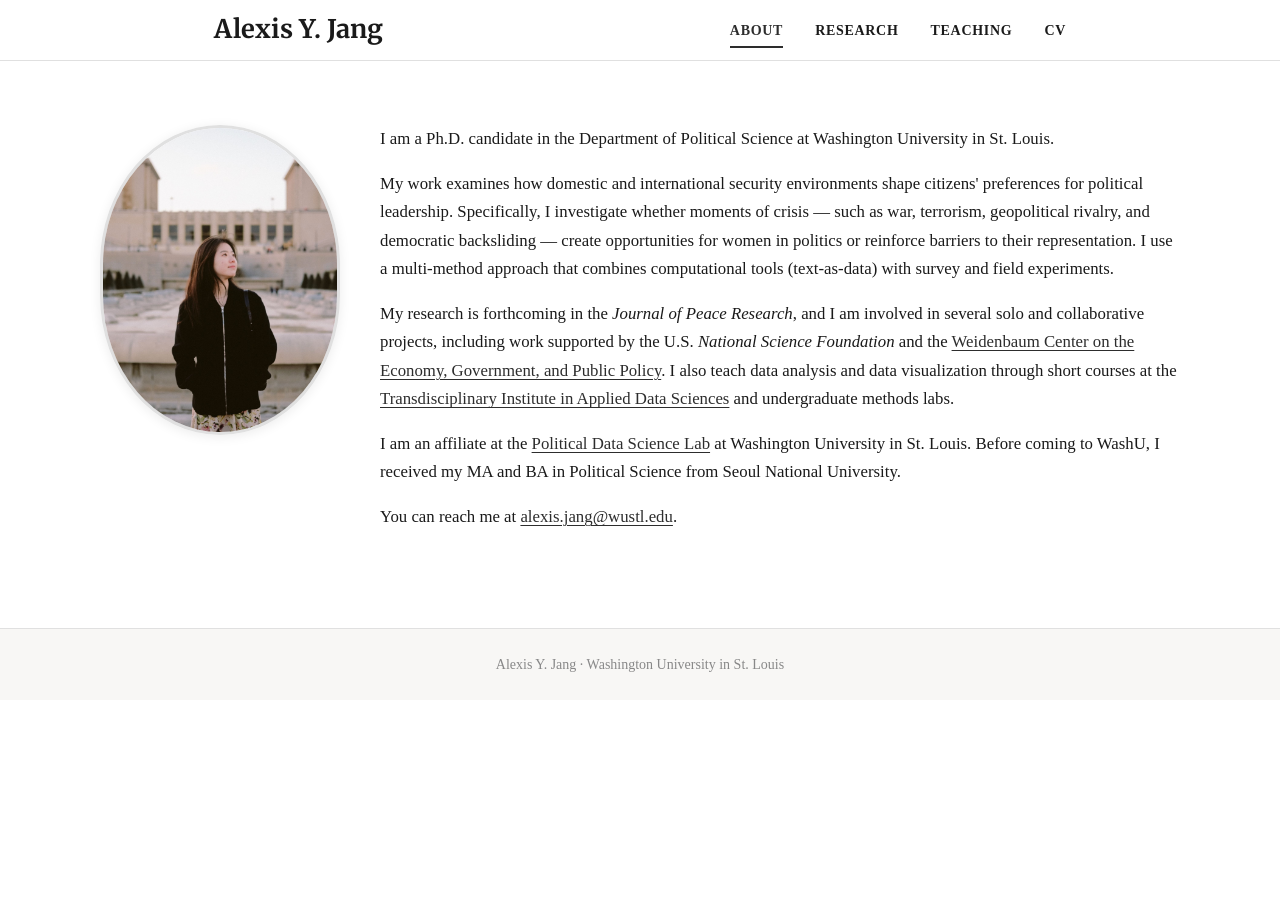
==== index.html @ d5096bc8 "Add files via upload" ====
<!DOCTYPE html>
<html lang="en">
<head>
  <meta charset="UTF-8">
  <meta name="viewport" content="width=device-width, initial-scale=1.0">
  <title>Alexis Y. Jang | Political Science</title>
  <link rel="preconnect" href="https://fonts.googleapis.com">
  <link rel="preconnect" href="https://fonts.gstatic.com" crossorigin>
  <link href="https://fonts.googleapis.com/css2?family=Merriweather:ital,wght@0,300;0,400;0,700;1,300;1,400&family=Tinos:ital,wght@0,400;0,700;1,400;1,700&display=swap" rel="stylesheet">
  <link rel="stylesheet" href="style.css">
  <link rel="stylesheet" href="about.css">
</head>
<body>

  <header class="site-header">
    <div class="nav-container">
      <a href="index.html" class="site-name">Alexis Y. Jang</a>
      <ul class="nav-links">
        <li><a href="index.html" class="active">About</a></li>
        <li><a href="research.html">Research</a></li>
        <li><a href="teaching.html">Teaching</a></li>
        <li><a href="cv.pdf">CV</a></li>
      </ul>
    </div>
  </header>

  <main class="page-content">
    <div class="about-layout">
      <div class="about-photo">
        <img src="IMG_7166.JPG" alt="Alexis Y. Jang" />
      </div>
      <div class="about-bio">
      <p>I am a Ph.D. candidate in the Department of Political Science at Washington University in St. Louis.</p>

      <p>My work examines how domestic and international security environments shape citizens' preferences for political leadership. Specifically, I investigate whether moments of crisis — such as war, terrorism, geopolitical rivalry, and democratic backsliding — create opportunities for women in politics or reinforce barriers to their representation. I use a multi-method approach that combines computational tools (text-as-data) with survey and field experiments.</p>

      <p>My research is forthcoming in the <em>Journal of Peace Research</em>, and I am involved in several solo and collaborative projects, including work supported by the U.S. <em>National Science Foundation</em> and the <a href="https://wc.washu.edu/">Weidenbaum Center on the Economy, Government, and Public Policy</a>. I also teach data analysis and data visualization through short courses at the <a href="https://triads.washu.edu/">Transdisciplinary Institute in Applied Data Sciences</a> and undergraduate methods labs.</p>

      <p>I am an affiliate at the <a href="https://politicaldatascience.com/">Political Data Science Lab</a> at Washington University in St. Louis. Before coming to WashU, I received my MA and BA in Political Science from Seoul National University.</p>

      <p>You can reach me at <a href="mailto:alexis.jang@wustl.edu">alexis.jang@wustl.edu</a>.</p>

      </div>
    </div>
  </main>

  <footer class="site-footer">
    <p>Alexis Y. Jang &middot; Washington University in St. Louis</p>
  </footer>

</body>
</html>
---- style.css ----
:root {
  --bg: #FFFFFF;
  --surface: #F8F7F5;
  --text-primary: #1A1A1A;
  --text-secondary: #555555;
  --text-tertiary: #888888;
  --accent: #2d2d2d;
  --accent-hover: #000000;
  --border: #E0E0E0;
  --font-heading: 'Merriweather', 'Georgia', serif;
  --font-body: 'Tinos', 'Times New Roman', Times, serif;
  --max-width: 900px;
  --nav-height: 60px;
}

*, *::before, *::after {
  margin: 0;
  padding: 0;
  box-sizing: border-box;
}

html { font-size: 16px; scroll-behavior: smooth; }

body {
  font-family: var(--font-body);
  font-size: 1rem;
  line-height: 1.7;
  color: var(--text-primary);
  background-color: var(--bg);
  -webkit-font-smoothing: antialiased;
}

a {
  color: var(--accent);
  text-decoration: underline;
  text-underline-offset: 3px;
  transition: color 0.2s ease;
}
a:hover { color: var(--accent-hover); }

p { margin-bottom: 1rem; }
p:last-child { margin-bottom: 0; }

h1, h2, h3 {
  font-family: var(--font-heading);
  line-height: 1.2;
  color: var(--text-primary);
}

/* ── Navigation ── */
.site-header {
  position: sticky;
  top: 0;
  z-index: 100;
  background-color: var(--bg);
  border-bottom: 1px solid var(--border);
}

.nav-container {
  max-width: var(--max-width);
  margin: 0 auto;
  padding: 0 1.5rem;
  display: flex;
  align-items: center;
  justify-content: space-between;
  height: var(--nav-height);
}

.site-name {
  font-family: var(--font-heading);
  font-size: 1.6rem;
  font-weight: 700;
  color: var(--text-primary);
  text-decoration: none !important;
}
.site-name:hover { color: var(--accent); }

.nav-links {
  display: flex;
  gap: 2rem;
  list-style: none;
}

.nav-links a {
  color: var(--text-primary);
  font-size: 0.875rem;
  font-weight: 600;
  text-transform: uppercase;
  letter-spacing: 0.05em;
  padding: 0.5rem 0;
  border-bottom: 2px solid transparent;
  text-decoration: none;
  transition: color 0.2s, border-color 0.2s;
}
.nav-links a:hover { color: var(--accent); }
.nav-links a.active { color: var(--accent); border-bottom-color: var(--accent); }

/* ── Page layout ── */
.page-content {
  max-width: var(--max-width);
  margin: 0 auto;
  padding: 4rem 1.5rem 5rem;
}

/* ── About page ── */
.about-layout {
  display: flex;
  gap: 2.5rem;
  align-items: flex-start;
}

.about-photo {
  flex-shrink: 0;
  width: 240px;
}

.about-photo img {
  width: 100%;
  height: 310px;
  object-fit: cover;
  object-position: center top;
  display: block;
  border-radius: 50% / 45%;
  border: 3px solid var(--border);
  box-shadow: 0 2px 12px rgba(0,0,0,0.08);
}

.about-bio { flex: 1; }
.about-bio p { margin-bottom: 1rem; font-size: 1.05rem; }

@media (max-width: 600px) {
  .about-layout {
    flex-direction: column;
  }
  .about-photo {
    width: 100%;
  }
  .about-photo img {
    height: 220px;
    border-radius: 0;
  }
}

/* ── Research page ── */
.section-heading {
  font-family: var(--font-heading);
  font-size: 1.3rem;
  font-weight: 600;
  margin-bottom: 1.5rem;
  padding-bottom: 0.5rem;
  border-bottom: 2px solid var(--accent);
}

.papers-list {
  margin-bottom: 3rem;
}

.paper {
  display: flex;
  gap: 1rem;
  padding-bottom: 1.6rem;
  margin-bottom: 1.6rem;
  border-bottom: 1px solid var(--border);
}
.paper:last-child { border-bottom: none; padding-bottom: 0; margin-bottom: 0; }

.paper-num {
  font-size: 0.875rem;
  color: var(--text-tertiary);
  flex-shrink: 0;
  width: 3em;
  padding-top: 0.1em;
  font-family: var(--font-heading);
}

.paper-body { flex: 1; }

.paper-title {
  font-family: var(--font-heading);
  font-size: 0.95rem;
  font-weight: 600;
  margin-bottom: 0.2rem;
  color: var(--text-primary);
}

.paper-venue {
  font-size: 1rem;
  color: var(--text-secondary);
  margin-bottom: 0.1rem;
}

.paper-coauthors {
  font-size: 1rem;
  color: var(--text-secondary);
  margin-bottom: 0.1rem;
}

.paper-abstract {
  margin-top: 0.4rem;
}

.paper-abstract summary {
  font-size: 0.875rem;
  font-weight: 600;
  color: var(--accent);
  cursor: pointer;
  user-select: none;
  list-style: none;
}
.paper-abstract summary::-webkit-details-marker { display: none; }
.paper-abstract summary:hover { color: var(--accent-hover); }

.paper-abstract p {
  margin-top: 0.75rem;
  font-size: 0.95rem;
  color: var(--text-secondary);
  line-height: 1.7;
}

/* ── Footer ── */
.site-footer {
  background-color: var(--surface);
  border-top: 1px solid var(--border);
  padding: 1.5rem 0;
  text-align: center;
}
.site-footer p {
  font-size: 0.875rem;
  color: var(--text-tertiary);
  margin: 0;
}

/* ── Responsive ── */
@media (max-width: 600px) {
  .nav-container {
    height: auto;
    padding-top: 0.75rem;
    padding-bottom: 0.75rem;
    flex-wrap: wrap;
    gap: 0.4rem;
  }
  .site-name { font-size: 1.15rem; }
  .nav-links { gap: 1rem; }
  .page-content { padding-top: 2.5rem; }
}
---- about.css ----
.about-layout {
  width: min(100vw - 3rem, 1080px);
  margin-left: calc((100% - min(100vw - 3rem, 1080px)) / 2);
}

@media (max-width: 600px) {
  .about-layout {
    width: 100%;
    margin-left: 0;
  }
}
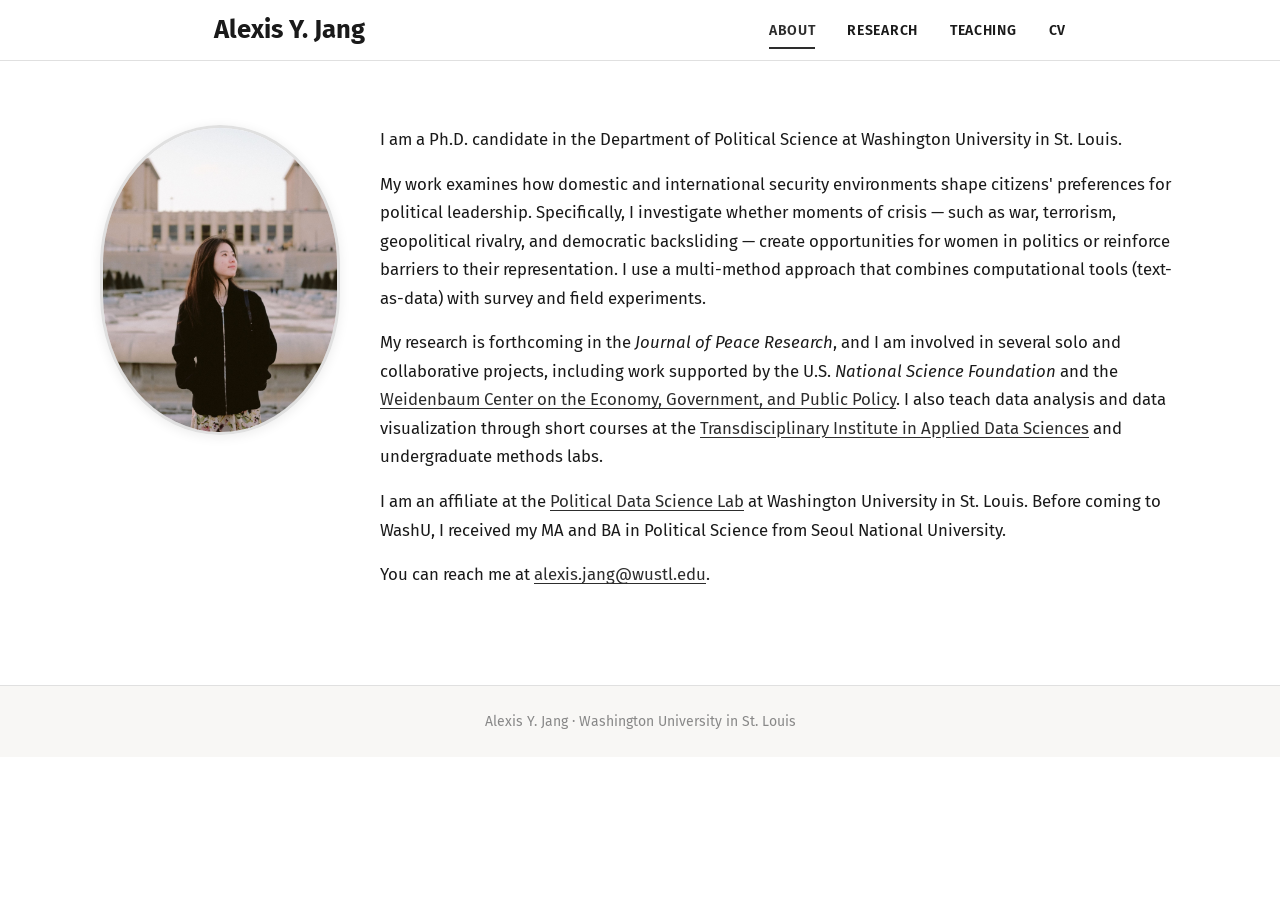
==== commit 7882ef96: "Add files via upload" ====
--- a/index.html
+++ b/index.html
@@ -6,7 +6,7 @@
   <title>Alexis Y. Jang | Political Science</title>
   <link rel="preconnect" href="https://fonts.googleapis.com">
   <link rel="preconnect" href="https://fonts.gstatic.com" crossorigin>
-  <link href="https://fonts.googleapis.com/css2?family=Merriweather:ital,wght@0,300;0,400;0,700;1,300;1,400&family=Tinos:ital,wght@0,400;0,700;1,400;1,700&display=swap" rel="stylesheet">
+  <link href="https://fonts.googleapis.com/css2?family=Fira+Sans:ital,wght@0,100;0,200;0,300;0,400;0,500;0,600;0,700;0,800;0,900;1,100;1,200;1,300;1,400;1,500;1,600;1,700;1,800;1,900&display=swap" rel="stylesheet">
   <link rel="stylesheet" href="style.css">
   <link rel="stylesheet" href="about.css">
 </head>
--- a/style.css
+++ b/style.css
@@ -7,8 +7,8 @@
   --accent: #2d2d2d;
   --accent-hover: #000000;
   --border: #E0E0E0;
-  --font-heading: 'Merriweather', 'Georgia', serif;
-  --font-body: 'Tinos', 'Times New Roman', Times, serif;
+  --font-heading: 'Fira Sans', Arial, sans-serif;
+  --font-body: 'Fira Sans', Arial, sans-serif;
   --max-width: 900px;
   --nav-height: 60px;
 }
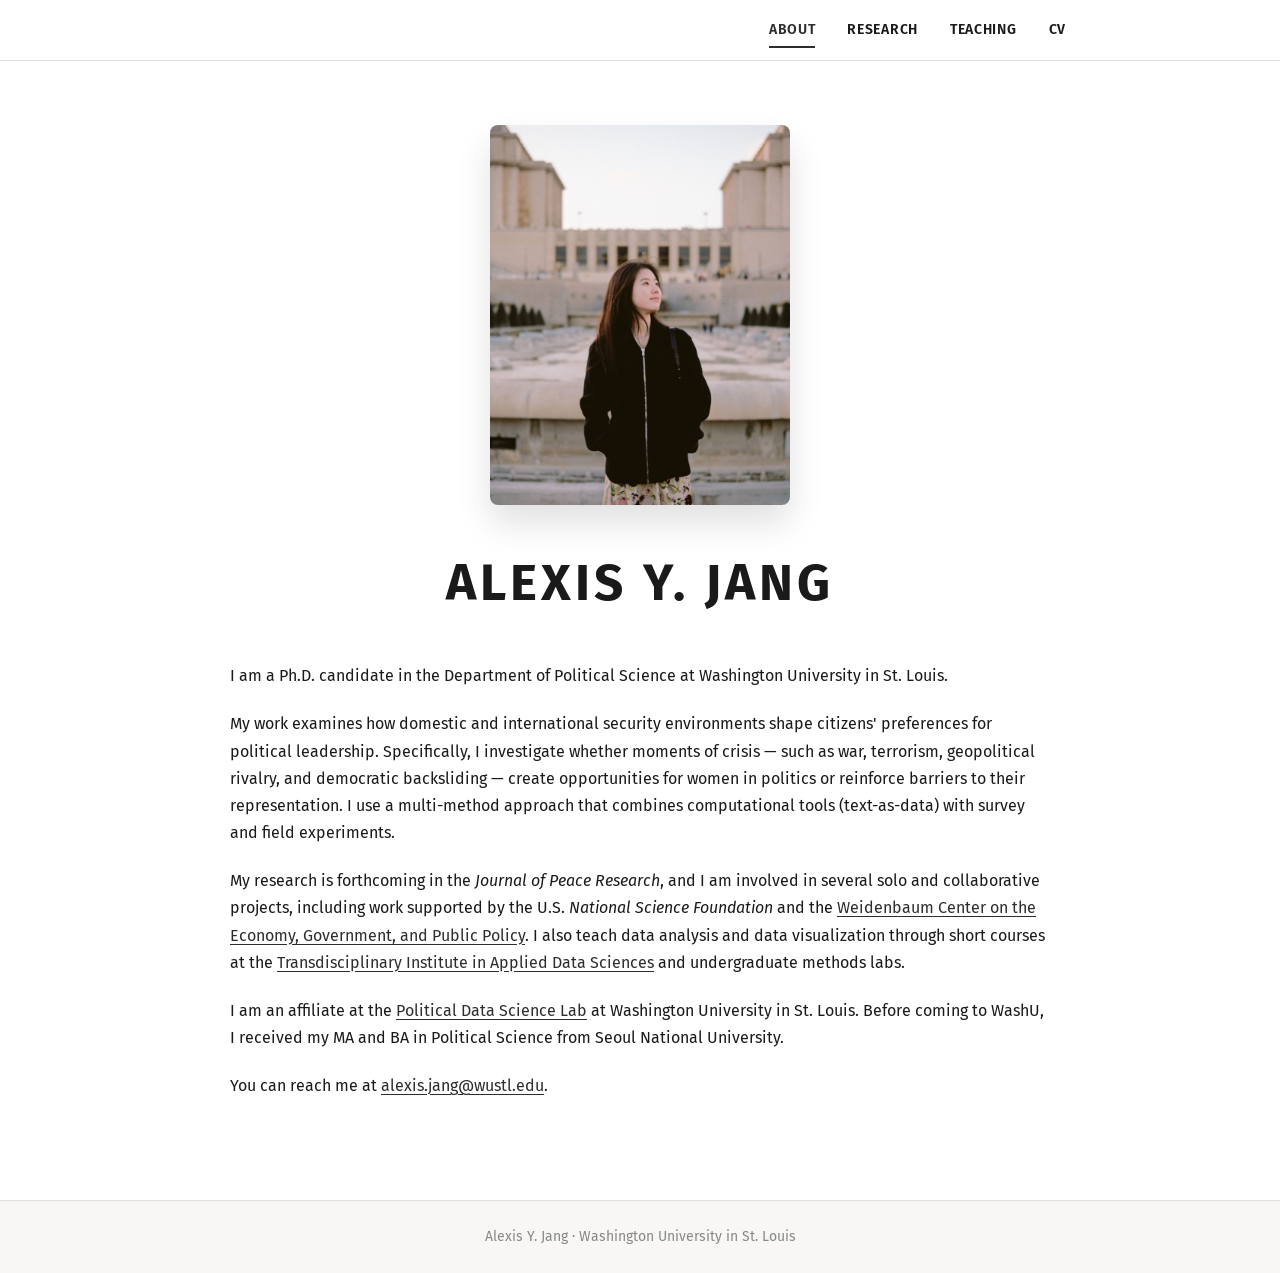
==== commit 233e8fb3: "Add files via upload" ====
--- a/index.html
+++ b/index.html
@@ -13,8 +13,7 @@
 <body>
 
   <header class="site-header">
-    <div class="nav-container">
-      <a href="index.html" class="site-name">Alexis Y. Jang</a>
+    <div class="nav-container nav-only">
       <ul class="nav-links">
         <li><a href="index.html" class="active">About</a></li>
         <li><a href="research.html">Research</a></li>
@@ -24,12 +23,14 @@
     </div>
   </header>
 
-  <main class="page-content">
-    <div class="about-layout">
-      <div class="about-photo">
-        <img src="IMG_7166.JPG" alt="Alexis Y. Jang" />
-      </div>
-      <div class="about-bio">
+
+<main class="page-content home-content">
+  <section class="home-intro">
+    <img class="home-photo" src="IMG_7166.JPG" alt="Alexis Y. Jang" />
+
+    <h1>Alexis Y. Jang</h1>
+
+    <div class="home-bio">
       <p>I am a Ph.D. candidate in the Department of Political Science at Washington University in St. Louis.</p>
 
       <p>My work examines how domestic and international security environments shape citizens' preferences for political leadership. Specifically, I investigate whether moments of crisis — such as war, terrorism, geopolitical rivalry, and democratic backsliding — create opportunities for women in politics or reinforce barriers to their representation. I use a multi-method approach that combines computational tools (text-as-data) with survey and field experiments.</p>
@@ -39,10 +40,9 @@
       <p>I am an affiliate at the <a href="https://politicaldatascience.com/">Political Data Science Lab</a> at Washington University in St. Louis. Before coming to WashU, I received my MA and BA in Political Science from Seoul National University.</p>
 
       <p>You can reach me at <a href="mailto:alexis.jang@wustl.edu">alexis.jang@wustl.edu</a>.</p>
-
-      </div>
     </div>
-  </main>
+  </section>
+</main>
 
   <footer class="site-footer">
     <p>Alexis Y. Jang &middot; Washington University in St. Louis</p>
--- a/style.css
+++ b/style.css
@@ -23,7 +23,7 @@
 
 body {
   font-family: var(--font-body);
-  font-size: 1rem;
+  font-size: .95rem;
   line-height: 1.7;
   color: var(--text-primary);
   background-color: var(--bg);
@@ -95,6 +95,73 @@
 .nav-links a:hover { color: var(--accent); }
 .nav-links a.active { color: var(--accent); border-bottom-color: var(--accent); }
 
+/* ── Home page ── */
+.nav-only {
+  justify-content: flex-end;
+}
+
+.home-content {
+  max-width: 980px;
+  padding-top: 5rem;
+}
+
+.home-intro {
+  text-align: center;
+}
+
+.home-photo {
+  width: 300px;
+  height: 380px;
+  object-fit: cover;
+  object-position: center top;
+  display: block;
+  margin: 0 auto 3rem;
+  border-radius: 8px;
+  box-shadow: 0 18px 35px rgba(0,0,0,0.12);
+}
+
+.home-intro h1 {
+  font-size: 3.2rem;
+  font-weight: 700;
+  letter-spacing: 0.08em;
+  text-transform: uppercase;
+  margin-bottom: 3rem;
+}
+
+.home-bio {
+  max-width: 820px;
+  margin: 0 auto;
+  text-align: left;
+}
+
+.home-bio p {
+  font-size: 1rem;
+  line-height: 1.7;
+  margin-bottom: 1.3rem;
+}
+
+@media (max-width: 600px) {
+  .nav-only {
+    justify-content: center;
+  }
+
+  .home-content {
+    padding-top: 3rem;
+  }
+
+  .home-photo {
+    width: 240px;
+    height: 310px;
+  }
+
+  .home-intro h1 {
+    font-size: 2.2rem;
+    letter-spacing: 0.04em;
+    margin-bottom: 2rem;
+  }
+}
+
+
 /* ── Page layout ── */
 .page-content {
   max-width: var(--max-width);
@@ -102,44 +169,6 @@
   padding: 4rem 1.5rem 5rem;
 }
 
-/* ── About page ── */
-.about-layout {
-  display: flex;
-  gap: 2.5rem;
-  align-items: flex-start;
-}
-
-.about-photo {
-  flex-shrink: 0;
-  width: 240px;
-}
-
-.about-photo img {
-  width: 100%;
-  height: 310px;
-  object-fit: cover;
-  object-position: center top;
-  display: block;
-  border-radius: 50% / 45%;
-  border: 3px solid var(--border);
-  box-shadow: 0 2px 12px rgba(0,0,0,0.08);
-}
-
-.about-bio { flex: 1; }
-.about-bio p { margin-bottom: 1rem; font-size: 1.05rem; }
-
-@media (max-width: 600px) {
-  .about-layout {
-    flex-direction: column;
-  }
-  .about-photo {
-    width: 100%;
-  }
-  .about-photo img {
-    height: 220px;
-    border-radius: 0;
-  }
-}
 
 /* ── Research page ── */
 .section-heading {
@@ -177,20 +206,20 @@
 
 .paper-title {
   font-family: var(--font-heading);
-  font-size: 0.95rem;
+  font-size: 1rem;
   font-weight: 600;
   margin-bottom: 0.2rem;
   color: var(--text-primary);
 }
 
 .paper-venue {
-  font-size: 1rem;
+  font-size: .9rem;
   color: var(--text-secondary);
   margin-bottom: 0.1rem;
 }
 
 .paper-coauthors {
-  font-size: 1rem;
+  font-size: .9rem;
   color: var(--text-secondary);
   margin-bottom: 0.1rem;
 }
@@ -212,7 +241,7 @@
 
 .paper-abstract p {
   margin-top: 0.75rem;
-  font-size: 0.95rem;
+  font-size: 0.85rem;
   color: var(--text-secondary);
   line-height: 1.7;
 }
@@ -243,3 +272,116 @@
   .nav-links { gap: 1rem; }
   .page-content { padding-top: 2.5rem; }
 }
+
+
+/* ── Font ── */
+.fira-sans-thin {
+  font-family: "Fira Sans", sans-serif;
+  font-weight: 100;
+  font-style: normal;
+}
+
+.fira-sans-extralight {
+  font-family: "Fira Sans", sans-serif;
+  font-weight: 200;
+  font-style: normal;
+}
+
+.fira-sans-light {
+  font-family: "Fira Sans", sans-serif;
+  font-weight: 300;
+  font-style: normal;
+}
+
+.fira-sans-regular {
+  font-family: "Fira Sans", sans-serif;
+  font-weight: 400;
+  font-style: normal;
+}
+
+.fira-sans-medium {
+  font-family: "Fira Sans", sans-serif;
+  font-weight: 500;
+  font-style: normal;
+}
+
+.fira-sans-semibold {
+  font-family: "Fira Sans", sans-serif;
+  font-weight: 600;
+  font-style: normal;
+}
+
+.fira-sans-bold {
+  font-family: "Fira Sans", sans-serif;
+  font-weight: 700;
+  font-style: normal;
+}
+
+.fira-sans-extrabold {
+  font-family: "Fira Sans", sans-serif;
+  font-weight: 800;
+  font-style: normal;
+}
+
+.fira-sans-black {
+  font-family: "Fira Sans", sans-serif;
+  font-weight: 900;
+  font-style: normal;
+}
+
+.fira-sans-thin-italic {
+  font-family: "Fira Sans", sans-serif;
+  font-weight: 100;
+  font-style: italic;
+}
+
+.fira-sans-extralight-italic {
+  font-family: "Fira Sans", sans-serif;
+  font-weight: 200;
+  font-style: italic;
+}
+
+.fira-sans-light-italic {
+  font-family: "Fira Sans", sans-serif;
+  font-weight: 300;
+  font-style: italic;
+}
+
+.fira-sans-regular-italic {
+  font-family: "Fira Sans", sans-serif;
+  font-weight: 400;
+  font-style: italic;
+}
+
+.fira-sans-medium-italic {
+  font-family: "Fira Sans", sans-serif;
+  font-weight: 500;
+  font-style: italic;
+}
+
+.fira-sans-semibold-italic {
+  font-family: "Fira Sans", sans-serif;
+  font-weight: 600;
+  font-style: italic;
+}
+
+.fira-sans-bold-italic {
+  font-family: "Fira Sans", sans-serif;
+  font-weight: 700;
+  font-style: italic;
+}
+
+.fira-sans-extrabold-italic {
+  font-family: "Fira Sans", sans-serif;
+  font-weight: 800;
+  font-style: italic;
+}
+
+.fira-sans-black-italic {
+  font-family: "Fira Sans", sans-serif;
+  font-weight: 900;
+  font-style: italic;
+}
+
+
+
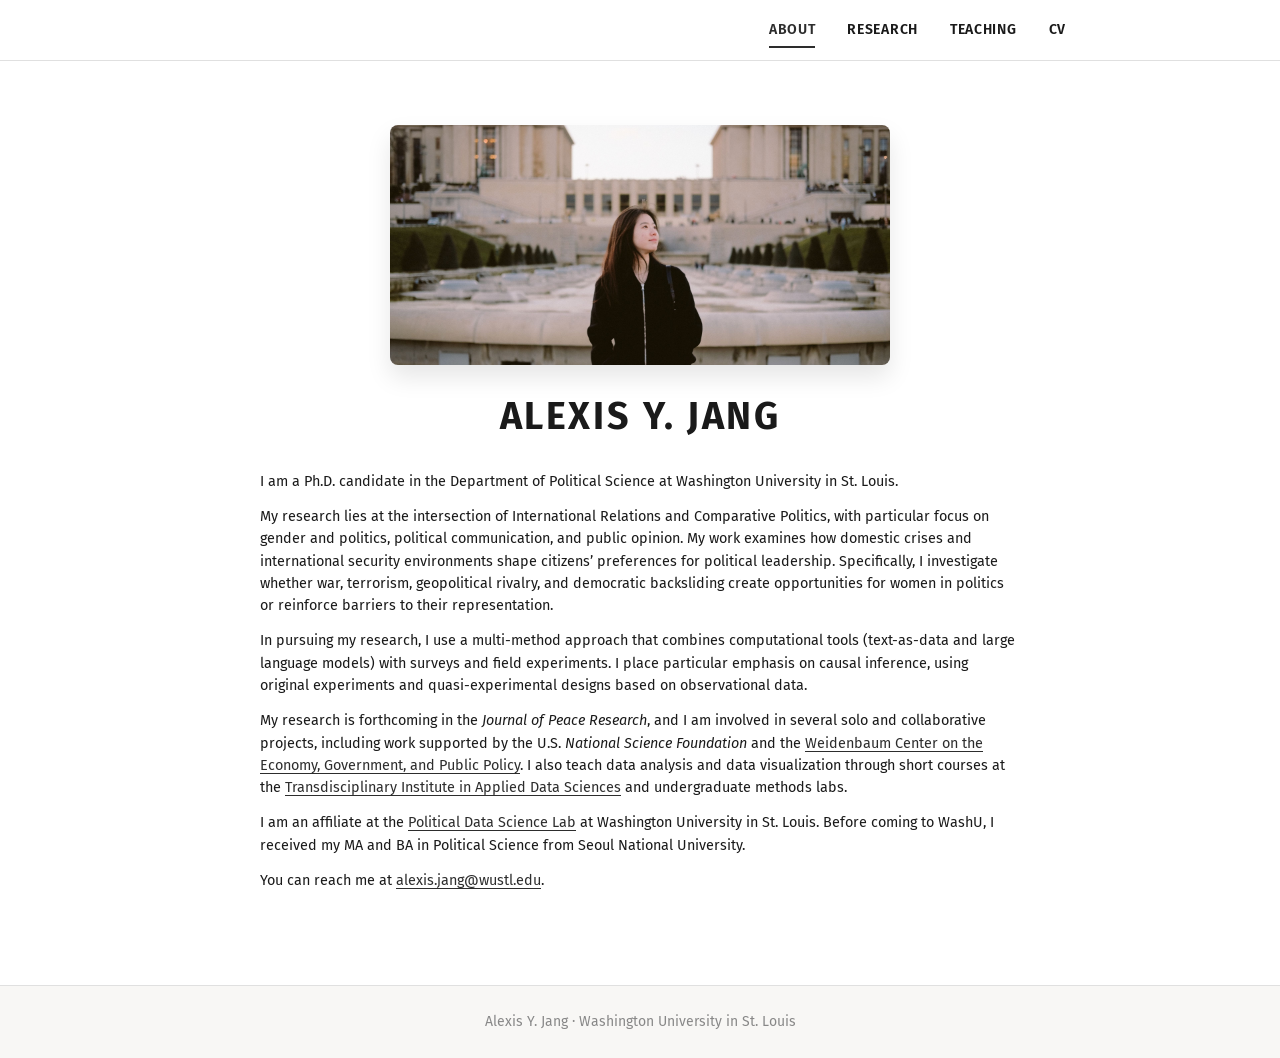
==== commit 75d9db3c: "Add files via upload" ====
--- a/index.html
+++ b/index.html
@@ -33,7 +33,9 @@
     <div class="home-bio">
       <p>I am a Ph.D. candidate in the Department of Political Science at Washington University in St. Louis.</p>
 
-      <p>My work examines how domestic and international security environments shape citizens' preferences for political leadership. Specifically, I investigate whether moments of crisis — such as war, terrorism, geopolitical rivalry, and democratic backsliding — create opportunities for women in politics or reinforce barriers to their representation. I use a multi-method approach that combines computational tools (text-as-data) with survey and field experiments.</p>
+      <p>My research lies at the intersection of International Relations and Comparative Politics, with particular focus on gender and politics, political communication, and public opinion. My work examines how domestic crises and international security environments shape citizens’ preferences for political leadership. Specifically, I investigate whether war, terrorism, geopolitical rivalry, and democratic backsliding create opportunities for women in politics or reinforce barriers to their representation.</p>
+
+      <p>In pursuing my research, I use a multi-method approach that combines computational tools (text-as-data and large language models) with surveys and field experiments. I place particular emphasis on causal inference, using original experiments and quasi-experimental designs based on observational data.</p>
 
       <p>My research is forthcoming in the <em>Journal of Peace Research</em>, and I am involved in several solo and collaborative projects, including work supported by the U.S. <em>National Science Foundation</em> and the <a href="https://wc.washu.edu/">Weidenbaum Center on the Economy, Government, and Public Policy</a>. I also teach data analysis and data visualization through short courses at the <a href="https://triads.washu.edu/">Transdisciplinary Institute in Applied Data Sciences</a> and undergraduate methods labs.</p>
 
--- a/style.css
+++ b/style.css
@@ -101,8 +101,9 @@
 }
 
 .home-content {
-  max-width: 980px;
-  padding-top: 5rem;
+  max-width: 900px;
+  padding-top: .5rem;
+  padding-bottom: 2rem;
 }
 
 .home-intro {
@@ -110,35 +111,37 @@
 }
 
 .home-photo {
-  width: 300px;
-  height: 380px;
+  width: min(500px, 100%);
+  height: 240px;
   object-fit: cover;
-  object-position: center top;
+  object-position: center 40%;
   display: block;
-  margin: 0 auto 3rem;
+  margin: 0 auto 1.8rem;
   border-radius: 8px;
-  box-shadow: 0 18px 35px rgba(0,0,0,0.12);
+  box-shadow: 0 12px 24px rgba(0,0,0,0.10);
 }
 
 .home-intro h1 {
-  font-size: 3.2rem;
+  font-size: 2.35rem;
   font-weight: 700;
-  letter-spacing: 0.08em;
+  letter-spacing: 0.07em;
   text-transform: uppercase;
-  margin-bottom: 3rem;
+  margin-bottom: 2rem;
+  text-align: center;
 }
 
 .home-bio {
-  max-width: 820px;
+  max-width: 760px;
   margin: 0 auto;
   text-align: left;
 }
 
 .home-bio p {
-  font-size: 1rem;
-  line-height: 1.7;
-  margin-bottom: 1.3rem;
-}
+  font-size: 0.9rem;
+  line-height: 1.55;
+  margin-bottom: 0.8rem;
+}
+
 
 @media (max-width: 600px) {
   .nav-only {
@@ -150,8 +153,8 @@
   }
 
   .home-photo {
-    width: 240px;
-    height: 310px;
+    width: 100%;
+    height: 240px;
   }
 
   .home-intro h1 {
@@ -160,6 +163,7 @@
     margin-bottom: 2rem;
   }
 }
+
 
 
 /* ── Page layout ── */
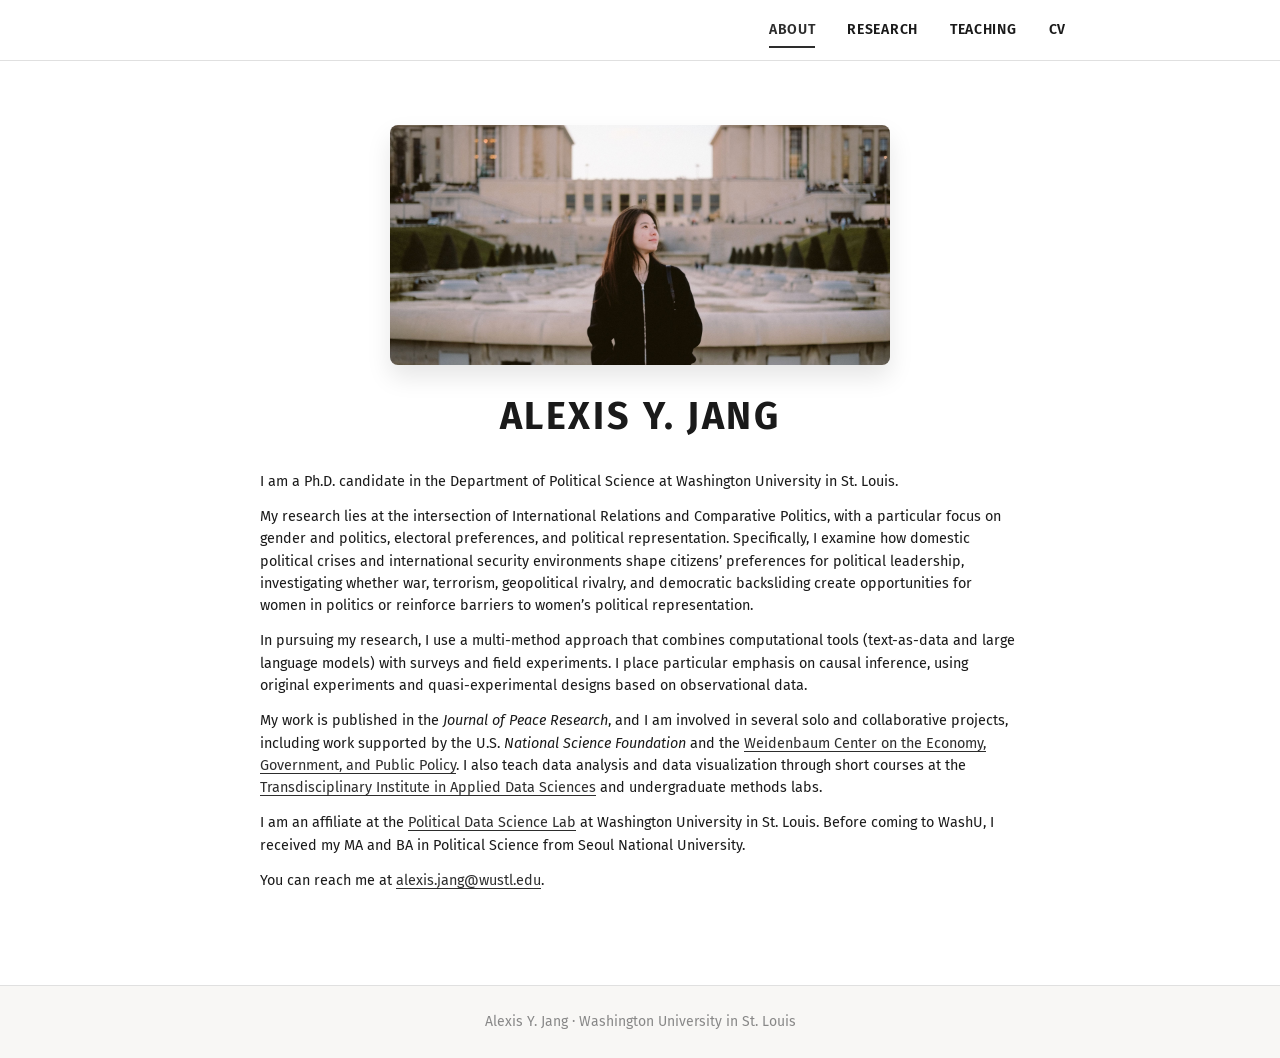
==== commit 699c96ba: "Add files via upload" ====
--- a/index.html
+++ b/index.html
@@ -33,11 +33,11 @@
     <div class="home-bio">
       <p>I am a Ph.D. candidate in the Department of Political Science at Washington University in St. Louis.</p>
 
-      <p>My research lies at the intersection of International Relations and Comparative Politics, with particular focus on gender and politics, political communication, and public opinion. My work examines how domestic crises and international security environments shape citizens’ preferences for political leadership. Specifically, I investigate whether war, terrorism, geopolitical rivalry, and democratic backsliding create opportunities for women in politics or reinforce barriers to their representation.</p>
+      <p>My research lies at the intersection of International Relations and Comparative Politics, with a particular focus on gender and politics, electoral preferences, and political representation. Specifically, I examine how domestic political crises and international security environments shape citizens’ preferences for political leadership, investigating whether war, terrorism, geopolitical rivalry, and democratic backsliding create opportunities for women in politics or reinforce barriers to women’s political representation.</p>
 
       <p>In pursuing my research, I use a multi-method approach that combines computational tools (text-as-data and large language models) with surveys and field experiments. I place particular emphasis on causal inference, using original experiments and quasi-experimental designs based on observational data.</p>
 
-      <p>My research is forthcoming in the <em>Journal of Peace Research</em>, and I am involved in several solo and collaborative projects, including work supported by the U.S. <em>National Science Foundation</em> and the <a href="https://wc.washu.edu/">Weidenbaum Center on the Economy, Government, and Public Policy</a>. I also teach data analysis and data visualization through short courses at the <a href="https://triads.washu.edu/">Transdisciplinary Institute in Applied Data Sciences</a> and undergraduate methods labs.</p>
+      <p>My work is published in the <em>Journal of Peace Research</em>, and I am involved in several solo and collaborative projects, including work supported by the U.S. <em>National Science Foundation</em> and the <a href="https://wc.washu.edu/">Weidenbaum Center on the Economy, Government, and Public Policy</a>. I also teach data analysis and data visualization through short courses at the <a href="https://triads.washu.edu/">Transdisciplinary Institute in Applied Data Sciences</a> and undergraduate methods labs.</p>
 
       <p>I am an affiliate at the <a href="https://politicaldatascience.com/">Political Data Science Lab</a> at Washington University in St. Louis. Before coming to WashU, I received my MA and BA in Political Science from Seoul National University.</p>
 
--- a/style.css
+++ b/style.css
@@ -228,11 +228,18 @@
   margin-bottom: 0.1rem;
 }
 
+.paper-actions {
+  position: relative;
+  margin-top: 0.35rem;
+  padding-top: 0;
+}
+
 .paper-abstract {
-  margin-top: 0.4rem;
+  margin: 0;
 }
 
 .paper-abstract summary {
+  display: inline-block;
   font-size: 0.875rem;
   font-weight: 600;
   color: var(--accent);
@@ -240,15 +247,36 @@
   user-select: none;
   list-style: none;
 }
-.paper-abstract summary::-webkit-details-marker { display: none; }
-.paper-abstract summary:hover { color: var(--accent-hover); }
-
-.paper-abstract p {
+
+.paper-abstract summary::-webkit-details-marker {
+  display: none;
+}
+
+.paper-action {
+  position: absolute;
+  top: 0;
+  left: 4.5rem;
+  font-size: 0.875rem;
+  font-weight: 600;
+  color: var(--accent);
+  text-decoration: none;
+}
+
+.paper-abstract-text {
   margin-top: 0.75rem;
+}
+
+.paper-abstract-text p {
   font-size: 0.85rem;
   color: var(--text-secondary);
   line-height: 1.7;
 }
+
+.paper-abstract summary:hover,
+.paper-action:hover {
+  color: var(--accent-hover);
+}
+
 
 /* ── Footer ── */
 .site-footer {
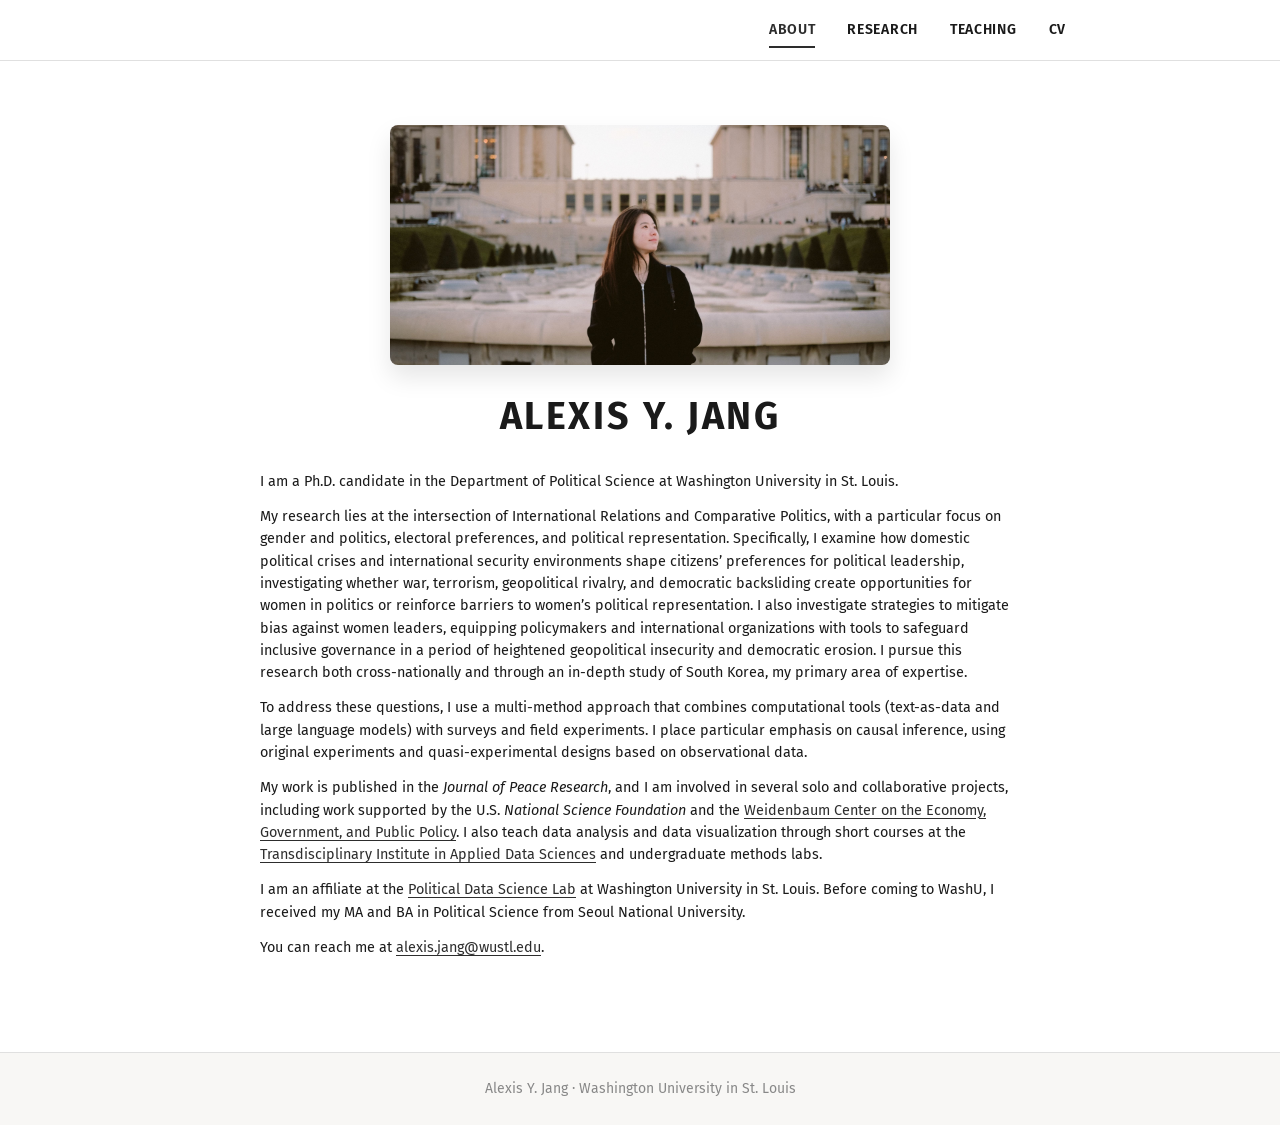
==== commit c42a399b: "Add files via upload" ====
--- a/index.html
+++ b/index.html
@@ -33,9 +33,9 @@
     <div class="home-bio">
       <p>I am a Ph.D. candidate in the Department of Political Science at Washington University in St. Louis.</p>
 
-      <p>My research lies at the intersection of International Relations and Comparative Politics, with a particular focus on gender and politics, electoral preferences, and political representation. Specifically, I examine how domestic political crises and international security environments shape citizens’ preferences for political leadership, investigating whether war, terrorism, geopolitical rivalry, and democratic backsliding create opportunities for women in politics or reinforce barriers to women’s political representation.</p>
+      <p>My research lies at the intersection of International Relations and Comparative Politics, with a particular focus on gender and politics, electoral preferences, and political representation. Specifically, I examine how domestic political crises and international security environments shape citizens’ preferences for political leadership, investigating whether war, terrorism, geopolitical rivalry, and democratic backsliding create opportunities for women in politics or reinforce barriers to women’s political representation. I also investigate strategies to mitigate bias against women leaders, equipping policymakers and international organizations with tools to safeguard inclusive governance in a period of heightened geopolitical insecurity and democratic erosion. I pursue this research both cross-nationally and through an in-depth study of South Korea, my primary area of expertise.</p>
 
-      <p>In pursuing my research, I use a multi-method approach that combines computational tools (text-as-data and large language models) with surveys and field experiments. I place particular emphasis on causal inference, using original experiments and quasi-experimental designs based on observational data.</p>
+      <p>To address these questions, I use a multi-method approach that combines computational tools (text-as-data and large language models) with surveys and field experiments. I place particular emphasis on causal inference, using original experiments and quasi-experimental designs based on observational data.</p>
 
       <p>My work is published in the <em>Journal of Peace Research</em>, and I am involved in several solo and collaborative projects, including work supported by the U.S. <em>National Science Foundation</em> and the <a href="https://wc.washu.edu/">Weidenbaum Center on the Economy, Government, and Public Policy</a>. I also teach data analysis and data visualization through short courses at the <a href="https://triads.washu.edu/">Transdisciplinary Institute in Applied Data Sciences</a> and undergraduate methods labs.</p>
 
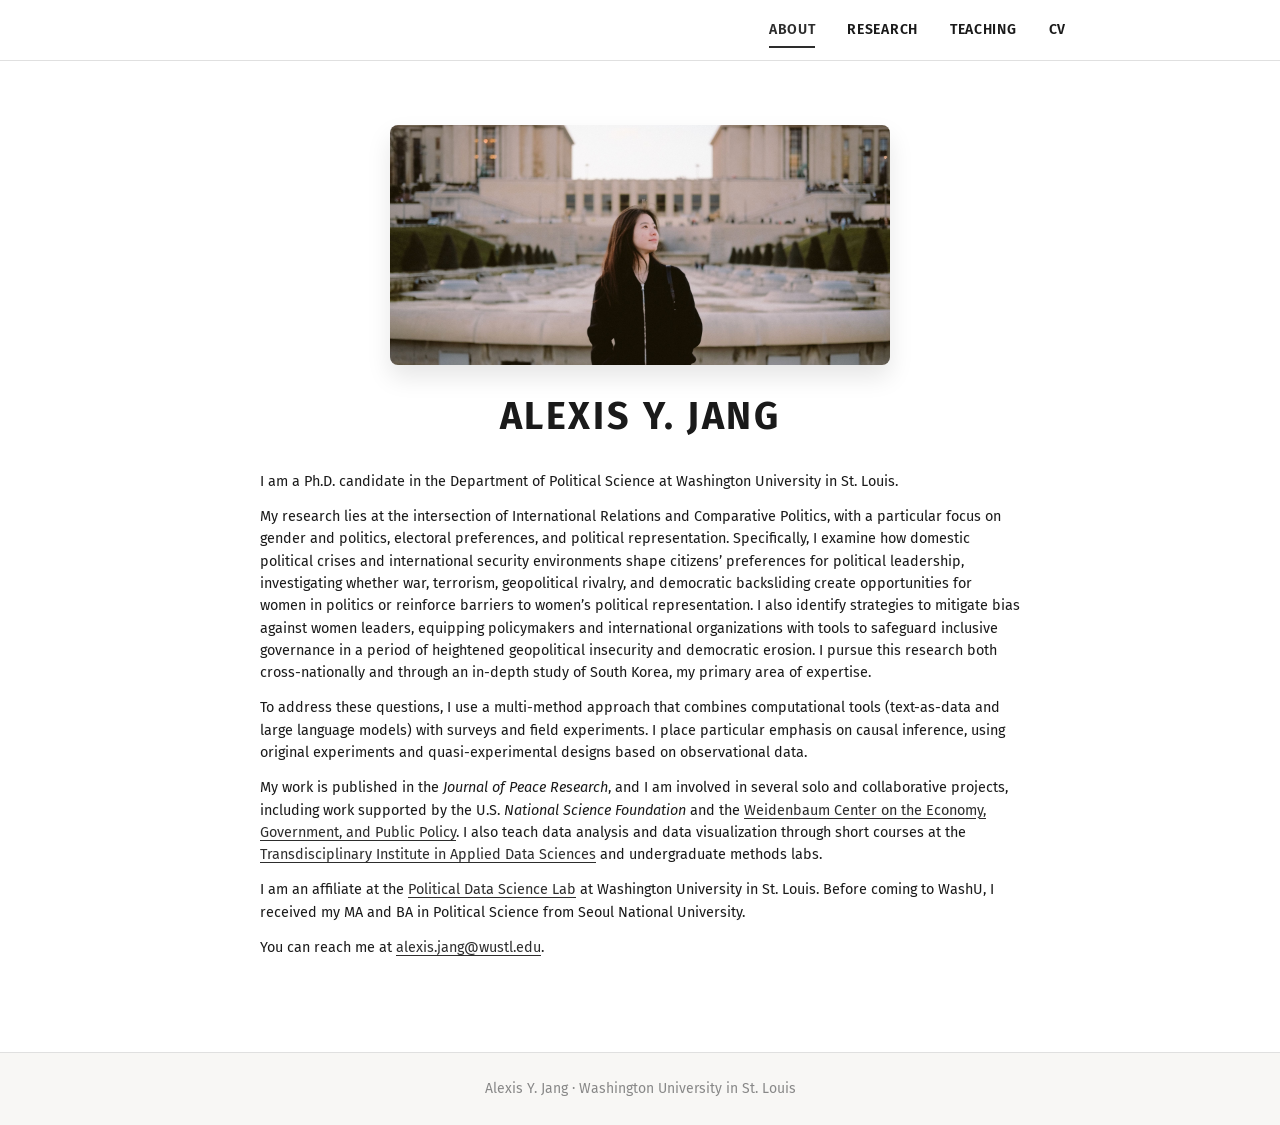
==== commit 7433998b: "Add files via upload" ====
--- a/index.html
+++ b/index.html
@@ -33,7 +33,7 @@
     <div class="home-bio">
       <p>I am a Ph.D. candidate in the Department of Political Science at Washington University in St. Louis.</p>
 
-      <p>My research lies at the intersection of International Relations and Comparative Politics, with a particular focus on gender and politics, electoral preferences, and political representation. Specifically, I examine how domestic political crises and international security environments shape citizens’ preferences for political leadership, investigating whether war, terrorism, geopolitical rivalry, and democratic backsliding create opportunities for women in politics or reinforce barriers to women’s political representation. I also investigate strategies to mitigate bias against women leaders, equipping policymakers and international organizations with tools to safeguard inclusive governance in a period of heightened geopolitical insecurity and democratic erosion. I pursue this research both cross-nationally and through an in-depth study of South Korea, my primary area of expertise.</p>
+      <p>My research lies at the intersection of International Relations and Comparative Politics, with a particular focus on gender and politics, electoral preferences, and political representation. Specifically, I examine how domestic political crises and international security environments shape citizens’ preferences for political leadership, investigating whether war, terrorism, geopolitical rivalry, and democratic backsliding create opportunities for women in politics or reinforce barriers to women’s political representation. I also identify strategies to mitigate bias against women leaders, equipping policymakers and international organizations with tools to safeguard inclusive governance in a period of heightened geopolitical insecurity and democratic erosion. I pursue this research both cross-nationally and through an in-depth study of South Korea, my primary area of expertise.</p>
 
       <p>To address these questions, I use a multi-method approach that combines computational tools (text-as-data and large language models) with surveys and field experiments. I place particular emphasis on causal inference, using original experiments and quasi-experimental designs based on observational data.</p>
 
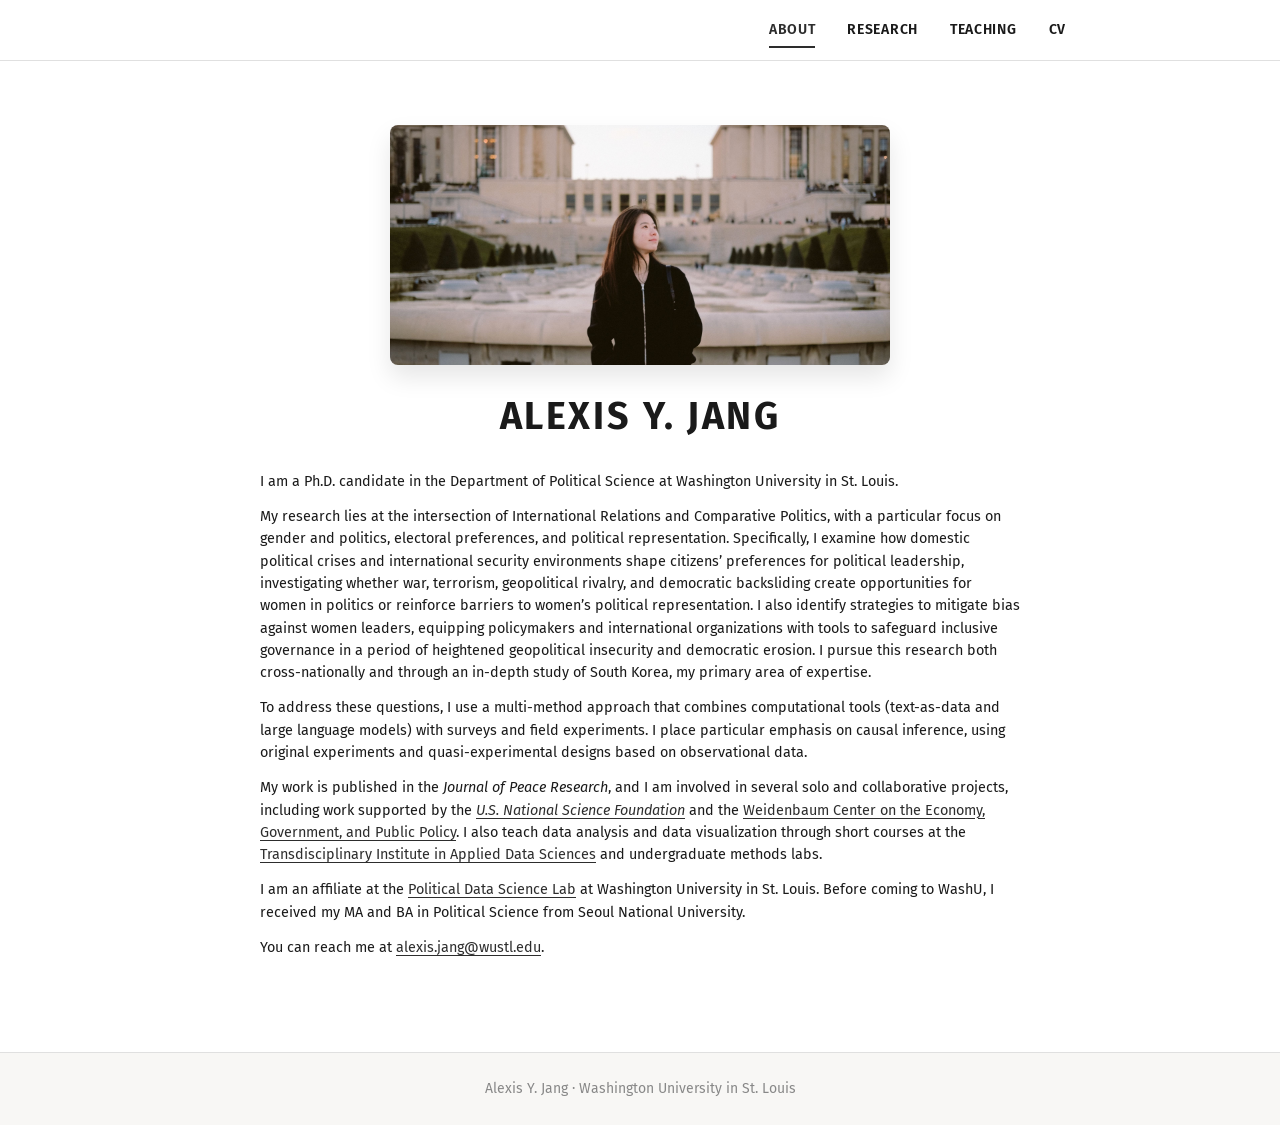
==== commit 5d0f5dad: "Add files via upload" ====
--- a/index.html
+++ b/index.html
@@ -37,7 +37,7 @@
 
       <p>To address these questions, I use a multi-method approach that combines computational tools (text-as-data and large language models) with surveys and field experiments. I place particular emphasis on causal inference, using original experiments and quasi-experimental designs based on observational data.</p>
 
-      <p>My work is published in the <em>Journal of Peace Research</em>, and I am involved in several solo and collaborative projects, including work supported by the U.S. <em>National Science Foundation</em> and the <a href="https://wc.washu.edu/">Weidenbaum Center on the Economy, Government, and Public Policy</a>. I also teach data analysis and data visualization through short courses at the <a href="https://triads.washu.edu/">Transdisciplinary Institute in Applied Data Sciences</a> and undergraduate methods labs.</p>
+      <p>My work is published in the <em>Journal of Peace Research</em>, and I am involved in several solo and collaborative projects, including work supported by the <a href="https://www.nsf.gov/"><em>U.S. National Science Foundation</em></a> and the <a href="https://wc.washu.edu/">Weidenbaum Center on the Economy, Government, and Public Policy</a>. I also teach data analysis and data visualization through short courses at the <a href="https://triads.washu.edu/">Transdisciplinary Institute in Applied Data Sciences</a> and undergraduate methods labs.</p>
 
       <p>I am an affiliate at the <a href="https://politicaldatascience.com/">Political Data Science Lab</a> at Washington University in St. Louis. Before coming to WashU, I received my MA and BA in Political Science from Seoul National University.</p>
 
